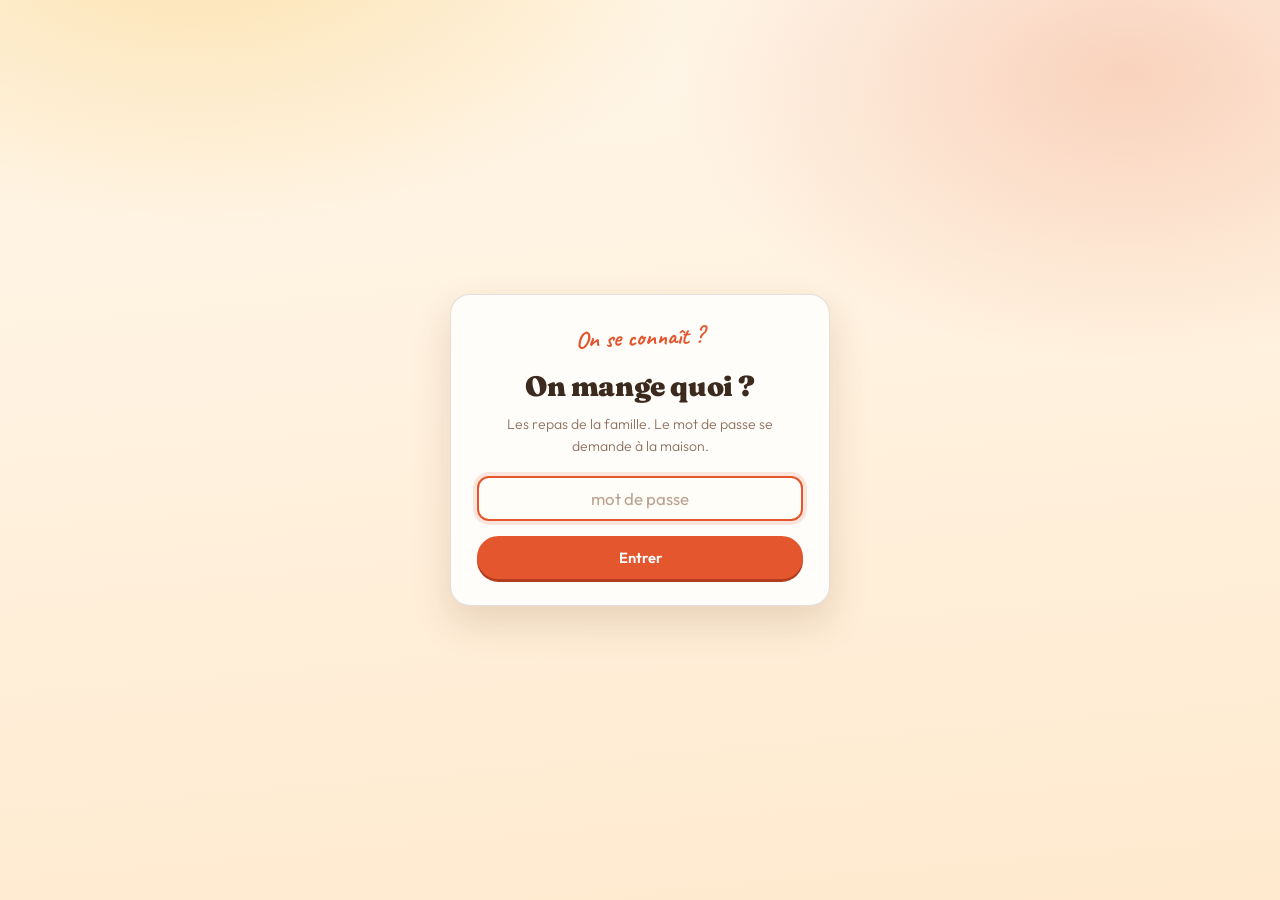
==== docs/index.html @ 28bdf8d7 "Publiable sur GitHub Pages, avec une porte d'entrée en ligne Le site vivait dans web/ avec data/ à c" ====
<!DOCTYPE html>
<html lang="fr">
<head>
<meta charset="utf-8" />
<meta name="viewport" content="width=device-width, initial-scale=1" />
<title>On mange quoi ?</title>
<meta name="description" content="On coche les repas de la semaine, ça sort la liste d'épicerie classée par rayon." />
<link rel="preconnect" href="https://fonts.googleapis.com">
<link rel="preconnect" href="https://fonts.gstatic.com" crossorigin>
<link href="https://fonts.googleapis.com/css2?family=Fraunces:opsz,wght@9..144,600;9..144,700;9..144,900&family=Outfit:wght@300;400;500;600;700&family=Caveat:wght@600;700&family=IBM+Plex+Mono:wght@400;500&display=swap" rel="stylesheet">
<link rel="stylesheet" href="theme.css" />
<link rel="stylesheet" href="app.css" />
<link rel="icon" href="data:image/svg+xml,<svg xmlns='http://www.w3.org/2000/svg' viewBox='0 0 100 100'><text y='.9em' font-size='90'>🍅</text></svg>" />
</head>
<body>
  <!-- Écriteau d'entrée, affiché seulement en ligne. Voir le commentaire dans
       app.js : ça décourage le passant, ça ne protège rien. -->
  <div class="porte" id="porte" hidden>
    <form class="porte-boite" id="formPorte" autocomplete="off">
      <p class="eyebrow">On se connaît&nbsp;?</p>
      <h2>On mange quoi&nbsp;?</h2>
      <p class="hint">Les repas de la famille. Le mot de passe se demande à la maison.</p>
      <input type="password" id="motDePasse" class="champ" placeholder="mot de passe"
             autocomplete="current-password" autofocus />
      <button type="submit" class="btn btn-primaire btn-bloc">Entrer</button>
      <p class="hint porte-rate" id="porteRate" hidden>Ce n'est pas ça. On réessaie&nbsp;?</p>
    </form>
  </div>

  <div class="bg-orb orb-a"></div>
  <div class="bg-orb orb-b"></div>

  <div class="site-banner">
    <div class="site-banner-inner">
      <div class="site-banner-text">
        <h2>On mange quoi&nbsp;?</h2>
        <p>Les repas de la famille &middot; menu de la semaine et liste d'épicerie</p>
      </div>
      <a href="https://eartigau.github.io/" class="home-link">&larr; Home</a>
    </div>
  </div>

  <header class="hero">
    <p class="eyebrow">La cuisine de la famille</p>
    <h1>On mange <span class="surligne">quoi</span>&nbsp;?</h1>
    <p class="subtitle">
      On coche les repas qu'on a envie de faire cette semaine, le site compile
      tous les ingrédients et sort une liste d'épicerie classée dans l'ordre
      des allées, prête à imprimer.
    </p>
    <nav class="tabs" id="onglets">
      <button type="button" class="tab is-active" data-vue="choisir">Choisir les repas</button>
      <button type="button" class="tab" data-vue="gerer">Gérer les recettes</button>
      <span class="mode-pill" id="modePill" title="">…</span>
    </nav>
  </header>

  <!-- ══════════════════════════════════ Vue : choisir les repas ══════════ -->
  <main class="layout" id="vue-choisir">

    <section class="card" id="carte-filtres">
      <h2>Filtres</h2>
      <input type="search" id="recherche" class="champ" placeholder="Chercher un plat ou un ingrédient…" autocomplete="off" />
      <div id="facettes"></div>
      <button type="button" class="btn btn-fantome btn-bloc" id="viderFiltres">Effacer les filtres</button>
      <p class="hint" id="compteFiltre"></p>
    </section>

    <section class="card span-2" id="carte-recettes">
      <div class="entete-carte">
        <h2>Les repas</h2>
        <div class="actions-entete">
          <button type="button" class="btn btn-fantome btn-mini" id="hasard">Au hasard&nbsp;: 5 repas</button>
          <button type="button" class="btn btn-fantome btn-mini" id="toutDecocher">Tout décocher</button>
        </div>
      </div>
      <div class="grille-recettes" id="grilleRecettes"></div>
      <p class="hint" id="messageVide" hidden>Aucun repas ne correspond à ces filtres.</p>
    </section>

    <section class="card span-3" id="carte-liste">
      <div class="entete-carte">
        <h2>La liste d'épicerie</h2>
        <div class="actions-entete">
          <label class="pastille" id="etiquetteEconome"
                 title="PDF tout en noir, sans bandeau ni couleurs : beaucoup moins d'encre à l'impression.">
            <input type="checkbox" id="pdfEconome" />
            🖨️&nbsp;Économiser l'encre
          </label>
          <button type="button" class="btn btn-fantome btn-mini" id="toutRemettre" hidden>Tout remettre</button>
          <button type="button" class="btn btn-primaire" id="btnPdf">Télécharger le PDF</button>
          <button type="button" class="btn btn-fantome btn-mini" id="btnImprimer">Imprimer</button>
          <button type="button" class="btn btn-fantome btn-mini" id="btnCopier">Copier le texte</button>
        </div>
      </div>

      <div id="menuChoisi"></div>
      <div class="colonnes-rayons" id="listeRayons"></div>
      <p class="hint" id="listeVide">Rien de coché pour l'instant. Choisissez des repas ci-dessus et la liste se compile toute seule.</p>
    </section>
  </main>

  <!-- ══════════════════════════════════ Vue : gérer ══════════════════════ -->
  <main class="layout" id="vue-gerer" hidden>

    <section class="card span-2" id="carte-edition">
      <div class="entete-carte">
        <h2>Recettes</h2>
        <div class="actions-entete">
          <select id="choixRecette" class="champ champ-inline"></select>
          <button type="button" class="btn btn-fantome btn-mini" id="nouvelleRecette">+ Nouvelle</button>
        </div>
      </div>

      <form id="formRecette" autocomplete="off">
        <label class="etiquette" for="fNom">Nom du plat</label>
        <input type="text" id="fNom" class="champ" required />

        <label class="etiquette" for="fPortions">Portions</label>
        <input type="number" id="fPortions" class="champ champ-court" min="1" max="30" step="1" value="4" />

        <span class="etiquette">Tags</span>
        <div id="fTags" class="zone-tags"></div>

        <label class="etiquette" for="fIngredients">Ingrédients <span class="doux">(un par ligne)</span></label>
        <textarea id="fIngredients" class="champ zone-texte" rows="12" spellcheck="false"></textarea>
        <datalist id="listeIngredientsConnus"></datalist>
        <p class="hint" id="apercuNouveaux"></p>

        <label class="etiquette" for="fNote">Note <span class="doux">(optionnel)</span></label>
        <input type="text" id="fNote" class="champ" />

        <div class="barre-boutons">
          <button type="submit" class="btn btn-primaire">Enregistrer la recette</button>
          <button type="button" class="btn btn-danger btn-mini" id="supprimerRecette">Supprimer</button>
        </div>
      </form>
    </section>

    <section class="card" id="carte-ingredients">
      <h2>Rayon de chaque ingrédient</h2>
      <p class="hint" id="alerteNonClasses"></p>
      <input type="search" id="rechercheIngredient" class="champ" placeholder="Chercher un ingrédient…" autocomplete="off" />
      <div class="liste-ingredients" id="listeIngredients"></div>
    </section>

    <section class="card span-3" id="carte-sauvegarde">
      <h2>Enregistrer</h2>
      <p class="hint" id="explicationSauvegarde"></p>
      <div class="barre-boutons">
        <button type="button" class="btn btn-primaire" id="btnSauver">Enregistrer les fichiers</button>
        <button type="button" class="btn btn-fantome btn-mini" id="btnTelechargerRecettes">Télécharger recettes.yaml</button>
        <button type="button" class="btn btn-fantome btn-mini" id="btnTelechargerIngredients">Télécharger ingredients.yaml</button>
      </div>
      <p class="hint" id="etatSauvegarde"></p>
    </section>
  </main>

  <footer class="footer">
    <p>
      <span id="statsPied"></span><br />
      <a href="https://eartigau.github.io/" target="_blank" rel="noopener">More tools</a>
    </p>
  </footer>

  <div class="toast" id="toast" hidden></div>

  <script src="lib/js-yaml.min.js"></script>
  <script src="lib/jspdf.umd.min.js"></script>
  <script src="lib/polices.js"></script>
  <script src="app.js"></script>
</body>
</html>
---- docs/theme.css ----
/* ═══════════════════════════════════════════════════════════════════════
   On mange quoi ? Base festive.

   Ambiance : terrasse, apéro, nappe à carreaux, store rayé de bistrot.
   Fond crème, accents tomate / olive / soleil / raisin, titres en Fraunces,
   texte en Outfit, petites touches manuscrites en Caveat.
   ═══════════════════════════════════════════════════════════════════════ */

:root {
  /* Fonds */
  --creme:    #fff7ea;
  --creme2:   #ffeacf;
  --carte:    #fffdf9;

  /* Encres */
  --encre:    #3c2a1e;
  --doux:     #8d7261;

  /* Accents */
  --tomate:   #e4572e;
  --tomate-clair: #ff7a52;
  --olive:    #6f9a3f;
  --soleil:   #f4ac1a;
  --raisin:   #a3468c;
  --ciel:     #3d9bb5;

  --ligne:    rgba(60, 42, 30, 0.14);
  --ombre:    0 10px 26px rgba(120, 74, 40, 0.1);
  --ombre-forte: 0 16px 38px rgba(120, 74, 40, 0.18);

  --rond:     20px;
}

* { box-sizing: border-box; }

/* Une règle d'auteur comme « .layout { display: grid } » l'emporte sinon sur
   le display:none par défaut de l'attribut hidden, et la vue masquée reste
   visible. */
[hidden] { display: none !important; }

html { scroll-behavior: smooth; }

body {
  margin: 0;
  min-height: 100vh;
  font-family: "Outfit", "Avenir Next", system-ui, sans-serif;
  font-size: 16px;
  line-height: 1.55;
  color: var(--encre);
  background-color: var(--creme);
  background-image:
    radial-gradient(1100px 620px at 12% -8%, rgba(244, 172, 26, 0.22), transparent 62%),
    radial-gradient(900px 560px at 92% 4%, rgba(228, 87, 46, 0.16), transparent 60%),
    linear-gradient(175deg, var(--creme) 0%, var(--creme2) 100%);
  background-attachment: fixed;
  -webkit-font-smoothing: antialiased;
}

/* Deux taches floues qui bougent doucement : ça respire, ça fait vivant. */
.bg-orb {
  position: fixed;
  border-radius: 50%;
  filter: blur(80px);
  opacity: 0.45;
  pointer-events: none;
  z-index: 0;
}

.orb-a {
  width: 480px; height: 480px;
  top: -140px; left: -120px;
  background: var(--soleil);
  animation: flotte 17s ease-in-out infinite;
}

.orb-b {
  width: 540px; height: 540px;
  bottom: -200px; right: -160px;
  background: var(--olive);
  opacity: 0.3;
  animation: flotte 21s ease-in-out infinite reverse;
}

@keyframes flotte {
  0%, 100% { transform: translate(0, 0) scale(1); }
  50%      { transform: translate(38px, -26px) scale(1.09); }
}

/* ── Typographie ─────────────────────────────────────────────────────── */

h1, h2, h3 {
  font-family: "Fraunces", Georgia, serif;
  font-weight: 700;
  font-variation-settings: "SOFT" 40, "WONK" 1;
  letter-spacing: -0.015em;
  color: var(--encre);
}

h1 {
  margin: 6px 0 12px;
  font-size: clamp(2.4rem, 5.5vw, 4.2rem);
  font-weight: 900;
  line-height: 0.98;
}

h2 { margin: 0 0 10px; font-size: 1.22rem; }
h3 { margin: 0 0 8px; font-size: 1rem; }

a { color: var(--tomate); text-decoration: none; font-weight: 500; }
a:hover { text-decoration: underline wavy; text-underline-offset: 3px; }

code, .mono { font-family: "IBM Plex Mono", ui-monospace, monospace; }

/* ── Bannière : un store de bistrot, rayé, à festons ─────────────────── */

.site-banner {
  position: relative;
  z-index: 2;
  background: repeating-linear-gradient(
    100deg,
    var(--tomate) 0 46px,
    var(--tomate-clair) 46px 92px);
  box-shadow: 0 6px 22px rgba(180, 70, 35, 0.28);
}

/* Les festons qui pendent sous le store. */
.site-banner::after {
  content: "";
  position: absolute;
  left: 0; right: 0; bottom: -11px;
  height: 12px;
  background: inherit;
  -webkit-mask: radial-gradient(circle 11px at 11px 0, #000 98%, transparent 100%) 0 0 / 22px 12px repeat-x;
          mask: radial-gradient(circle 11px at 11px 0, #000 98%, transparent 100%) 0 0 / 22px 12px repeat-x;
}

.site-banner-inner {
  max-width: 1180px;
  margin: 0 auto;
  padding: 14px 20px;
  display: flex;
  align-items: center;
  gap: 16px;
}

.site-banner-text h2 {
  margin: 0;
  color: #fff;
  font-size: 1.3rem;
  font-weight: 900;
  text-shadow: 0 2px 6px rgba(120, 40, 15, 0.35);
}

.site-banner-text p {
  margin: 1px 0 0;
  color: rgba(255, 246, 235, 0.92);
  font-size: 0.85rem;
  font-weight: 300;
}

.home-link {
  margin-left: auto;
  flex: none;
  color: #fff;
  font-size: 0.85rem;
  font-weight: 600;
  background: rgba(255, 255, 255, 0.2);
  border: 1.5px solid rgba(255, 255, 255, 0.55);
  border-radius: 999px;
  padding: 6px 16px;
  transition: background 0.15s, transform 0.15s;
}

.home-link:hover {
  background: #fff;
  color: var(--tomate);
  text-decoration: none;
  transform: translateY(-1px);
}

/* ── Hero ────────────────────────────────────────────────────────────── */

.hero {
  position: relative;
  z-index: 1;
  max-width: 1180px;
  margin: 0 auto;
  padding: 40px 20px 18px;
}

.eyebrow {
  margin: 0;
  font-family: "Caveat", cursive;
  font-size: 1.5rem;
  font-weight: 700;
  color: var(--tomate);
  transform: rotate(-2deg);
  transform-origin: left center;
}

/* Le surlignage jaune tracé à la main derrière un bout du titre. */
.surligne {
  background: linear-gradient(transparent 58%, rgba(244, 172, 26, 0.55) 58%);
  padding: 0 4px;
  border-radius: 4px;
}

.subtitle {
  max-width: 62ch;
  margin: 0;
  color: var(--doux);
  font-size: 1.02rem;
  font-weight: 300;
}

/* ── Grille et cartes ────────────────────────────────────────────────── */

.layout {
  position: relative;
  z-index: 1;
  max-width: 1180px;
  margin: 0 auto;
  padding: 10px 20px 30px;
  display: grid;
  grid-template-columns: repeat(3, minmax(0, 1fr));
  gap: 16px;
  align-items: start;
}

.card {
  background: var(--carte);
  border: 1.5px solid var(--ligne);
  border-radius: var(--rond);
  padding: 20px;
  box-shadow: var(--ombre);
}

.span-2 { grid-column: span 2; }
.span-3 { grid-column: span 3; }

.hint {
  margin: 10px 0 0;
  color: var(--doux);
  font-size: 0.88rem;
  font-weight: 300;
}

/* ── Pied de page ────────────────────────────────────────────────────── */

.footer {
  position: relative;
  z-index: 1;
  max-width: 1180px;
  margin: 0 auto;
  padding: 8px 20px 34px;
  color: var(--doux);
  font-size: 0.84rem;
  text-align: center;
}

/* ── Adaptatif ───────────────────────────────────────────────────────── */

@media (max-width: 980px) {
  .layout { grid-template-columns: 1fr 1fr; }
  .span-2, .span-3 { grid-column: span 2; }
}

@media (max-width: 720px) {
  .layout { grid-template-columns: 1fr; }
  .span-2, .span-3 { grid-column: span 1; }
  .site-banner-text p { display: none; }
}

@media (prefers-reduced-motion: reduce) {
  *, *::before, *::after {
    animation-duration: 0.001ms !important;
    animation-iteration-count: 1 !important;
    transition-duration: 0.001ms !important;
  }
  html { scroll-behavior: auto; }
}
---- docs/app.css ----
/* ═══════════════════════════════════════════════════════════════════════
   On mange quoi ? Composants de l'application.
   La palette, les polices et les cartes viennent de theme.css.
   ═══════════════════════════════════════════════════════════════════════ */

/* ── Onglets ─────────────────────────────────────────────────────────── */

.tabs {
  display: flex;
  flex-wrap: wrap;
  align-items: center;
  gap: 9px;
  margin-top: 22px;
}

.tab {
  font-family: inherit;
  font-size: 0.95rem;
  font-weight: 600;
  color: var(--encre);
  background: #fff;
  border: 2px solid var(--ligne);
  border-radius: 999px;
  padding: 9px 22px;
  cursor: pointer;
  box-shadow: 0 3px 0 rgba(60, 42, 30, 0.1);
  transition: transform 0.12s, box-shadow 0.12s, background 0.15s, color 0.15s, border-color 0.15s;
}

.tab:hover { transform: translateY(-2px); box-shadow: 0 5px 0 rgba(60, 42, 30, 0.12); }
.tab:active { transform: translateY(1px); box-shadow: 0 1px 0 rgba(60, 42, 30, 0.12); }

.tab.is-active {
  color: #fff;
  background: var(--tomate);
  border-color: var(--tomate);
  box-shadow: 0 3px 0 #b23e1f;
}

.mode-pill {
  margin-left: auto;
  font-family: "IBM Plex Mono", monospace;
  font-size: 0.72rem;
  color: var(--doux);
  background: rgba(255, 255, 255, 0.7);
  border: 1.5px solid var(--ligne);
  border-radius: 999px;
  padding: 5px 13px;
  white-space: nowrap;
}

.mode-pill.mode-local { color: #4d7a24; border-color: rgba(111, 154, 63, 0.5); background: rgba(111, 154, 63, 0.12); }

/* ── Champs ──────────────────────────────────────────────────────────── */

.champ {
  width: 100%;
  font-family: inherit;
  font-size: 0.95rem;
  color: var(--encre);
  background: #fffdf7;
  border: 2px solid var(--ligne);
  border-radius: 12px;
  padding: 10px 14px;
  margin-bottom: 13px;
  transition: border-color 0.15s, box-shadow 0.15s;
}

.champ:focus {
  outline: none;
  border-color: var(--tomate);
  box-shadow: 0 0 0 4px rgba(228, 87, 46, 0.14);
}

.champ::placeholder { color: #b9a292; }

.champ-court { width: 110px; }

.champ-inline {
  width: auto;
  max-width: 250px;
  margin-bottom: 0;
  font-size: 0.85rem;
  padding: 7px 11px;
}

.zone-texte {
  font-family: "IBM Plex Mono", monospace;
  font-size: 0.86rem;
  line-height: 1.6;
  resize: vertical;
}

.etiquette {
  display: block;
  font-size: 0.76rem;
  text-transform: uppercase;
  letter-spacing: 0.08em;
  font-weight: 600;
  color: var(--doux);
  margin-bottom: 6px;
}

.doux { text-transform: none; letter-spacing: 0; font-weight: 300; }

/* ── Boutons ─────────────────────────────────────────────────────────── */

.btn {
  font-family: inherit;
  font-size: 0.92rem;
  font-weight: 600;
  color: var(--encre);
  background: #fff;
  border: 2px solid var(--ligne);
  border-radius: 999px;
  padding: 10px 22px;
  cursor: pointer;
  box-shadow: 0 3px 0 rgba(60, 42, 30, 0.1);
  transition: transform 0.12s, box-shadow 0.12s, background 0.15s, color 0.15s, border-color 0.15s;
}

.btn:hover { transform: translateY(-2px); box-shadow: 0 5px 0 rgba(60, 42, 30, 0.12); }
.btn:active { transform: translateY(1px); box-shadow: 0 1px 0 rgba(60, 42, 30, 0.12); }
.btn:disabled { opacity: 0.4; cursor: not-allowed; transform: none; box-shadow: none; }

.btn-primaire {
  color: #fff;
  background: var(--tomate);
  border-color: var(--tomate);
  box-shadow: 0 3px 0 #b23e1f;
}

.btn-primaire:hover:not(:disabled) { background: var(--tomate-clair); border-color: var(--tomate-clair); box-shadow: 0 5px 0 #b23e1f; }
.btn-primaire:active:not(:disabled) { box-shadow: 0 1px 0 #b23e1f; }

.btn-fantome { background: rgba(255, 255, 255, 0.75); }

.btn-danger { color: #b3341c; border-color: rgba(179, 52, 28, 0.3); }
.btn-danger:hover { background: #fff0ec; border-color: rgba(179, 52, 28, 0.6); }

.btn-mini { font-size: 0.83rem; padding: 8px 16px; }

.btn-bloc { width: 100%; margin-top: 8px; }

.barre-boutons { display: flex; flex-wrap: wrap; gap: 11px; margin-top: 18px; }

/* ── En-têtes de carte ───────────────────────────────────────────────── */

.entete-carte {
  display: flex;
  flex-wrap: wrap;
  align-items: center;
  justify-content: space-between;
  gap: 11px;
  margin-bottom: 15px;
}

.entete-carte h2 { margin: 0; }

.actions-entete { display: flex; flex-wrap: wrap; align-items: center; gap: 9px; }

/* ── Filtres ─────────────────────────────────────────────────────────── */

.facette { margin-bottom: 16px; }

.facette-titre {
  font-family: "Caveat", cursive;
  font-size: 1.28rem;
  font-weight: 700;
  color: var(--raisin);
  margin: 0 0 7px;
}

.pastilles { display: flex; flex-wrap: wrap; gap: 7px; }

.pastille {
  display: inline-flex;
  align-items: center;
  font-size: 0.83rem;
  font-weight: 500;
  color: var(--encre);
  background: #fff;
  border: 2px solid var(--ligne);
  border-radius: 999px;
  padding: 5px 13px;
  cursor: pointer;
  user-select: none;
  transition: transform 0.12s, background 0.15s, color 0.15s, border-color 0.15s;
}

.pastille input { display: none; }
.pastille:hover { transform: translateY(-1px) rotate(-1.5deg); border-color: var(--soleil); }

.pastille.is-on {
  color: #fff;
  background: var(--olive);
  border-color: var(--olive);
  font-weight: 600;
}

.pastille.is-vide { opacity: 0.35; }

/* ── Tuiles de recettes ──────────────────────────────────────────────── */

.grille-recettes {
  display: grid;
  grid-template-columns: repeat(auto-fill, minmax(185px, 1fr));
  gap: 9px;
}

.tuile {
  position: relative;
  display: block;
  border: 2px solid var(--ligne);
  border-radius: 14px;
  padding: 9px 12px 9px 36px;
  background: #fff;
  cursor: pointer;
  box-shadow: 0 3px 0 rgba(60, 42, 30, 0.07);
  transition: transform 0.14s cubic-bezier(0.34, 1.6, 0.64, 1), box-shadow 0.14s, border-color 0.15s, background 0.15s;
}

.tuile:hover {
  transform: translateY(-3px) rotate(-0.7deg);
  box-shadow: 0 8px 0 rgba(60, 42, 30, 0.09);
  border-color: var(--soleil);
}

.tuile input { position: absolute; opacity: 0; pointer-events: none; }

/* La case à cocher dessinée à la main. */
.tuile::before {
  content: "";
  position: absolute;
  left: 12px; top: 10px;
  width: 17px; height: 17px;
  border: 2px solid #d7c3b2;
  border-radius: 6px;
  background: #fffaf2;
  transition: background 0.15s, border-color 0.15s, transform 0.18s cubic-bezier(0.34, 1.8, 0.64, 1);
}

.tuile.is-on {
  border-color: var(--tomate);
  background: #fff3ee;
  box-shadow: 0 3px 0 rgba(228, 87, 46, 0.28);
  transform: rotate(-0.5deg);
}

.tuile.is-on:hover { transform: translateY(-3px) rotate(-1.2deg); }

.tuile.is-on::before {
  background: var(--tomate);
  border-color: var(--tomate);
  transform: scale(1.08);
}

.tuile.is-on::after {
  content: "";
  position: absolute;
  left: 18.3px; top: 13.3px;
  width: 4.5px; height: 9px;
  border: solid #fff;
  border-width: 0 2.5px 2.5px 0;
  transform: rotate(43deg);
}

.tuile-nom {
  display: block;
  font-family: "Fraunces", Georgia, serif;
  font-weight: 700;
  font-size: 0.95rem;
  line-height: 1.22;
}

/* ── Menu retenu ─────────────────────────────────────────────────────── */

.menu-choisi {
  display: flex;
  flex-wrap: wrap;
  gap: 8px;
  margin-bottom: 18px;
  padding-bottom: 16px;
  border-bottom: 2px dashed var(--ligne);
}

.jeton {
  display: inline-flex;
  align-items: center;
  gap: 8px;
  font-size: 0.87rem;
  font-weight: 500;
  color: #8f3416;
  background: #ffeee8;
  border: 2px solid rgba(228, 87, 46, 0.35);
  border-radius: 999px;
  padding: 5px 9px 5px 15px;
  animation: pop 0.22s cubic-bezier(0.34, 1.7, 0.64, 1);
}

@keyframes pop {
  from { transform: scale(0.82); opacity: 0; }
  to   { transform: scale(1); opacity: 1; }
}

.jeton button {
  font-family: inherit;
  font-size: 1rem;
  line-height: 1;
  color: #c8613f;
  background: none;
  border: 0;
  cursor: pointer;
  padding: 0 3px;
}

.jeton button:hover { color: #a3210b; transform: scale(1.25); }

/* ── Liste par rayon ─────────────────────────────────────────────────── */

.colonnes-rayons { column-count: 3; column-gap: 28px; }

.rayon {
  break-inside: avoid;
  margin: 0 0 20px;
  --teinte: var(--tomate);
}

.rayon-titre {
  display: flex;
  align-items: center;
  gap: 9px;
  margin: 0 0 10px;
  padding-bottom: 7px;
  border-bottom: 2px solid color-mix(in srgb, var(--teinte) 35%, transparent);
  font-family: "Fraunces", Georgia, serif;
  font-size: 1rem;
  font-weight: 700;
  color: var(--teinte);
}

.rayon-icone {
  display: inline-flex;
  align-items: center;
  justify-content: center;
  width: 28px; height: 28px;
  flex: none;
  font-size: 0.95rem;
  border-radius: 50%;
  background: color-mix(in srgb, var(--teinte) 16%, #fff);
  border: 1.5px solid color-mix(in srgb, var(--teinte) 30%, transparent);
}

.rayon-titre .compte {
  margin-left: auto;
  font-family: "IBM Plex Mono", monospace;
  font-size: 0.74rem;
  font-weight: 400;
  color: var(--doux);
}

.rayon ul { list-style: none; margin: 0; padding: 0; }

.rayon li { margin: 0 0 8px; }

/* Chaque article se coche : « on en a déjà », donc pas la peine de l'acheter.
   La case ressemble à celle qu'on cocherait au crayon sur un bout de papier,
   mais elle sert ici à retirer la ligne du PDF. */
.article {
  position: relative;
  display: block;
  padding-left: 22px;
  line-height: 1.35;
  cursor: pointer;
}

.article input { position: absolute; opacity: 0; pointer-events: none; }

/* Vert avec un crochet : c'est sur la liste. Rouge avec une croix : on en a
   déjà, donc pas la peine de l'acheter. */
.article::before {
  content: "✓";
  position: absolute;
  left: 0; top: 2.5px;
  width: 15px; height: 15px;
  display: flex;
  align-items: center;
  justify-content: center;
  font-size: 10px;
  font-weight: 700;
  line-height: 1;
  color: #fff;
  background: var(--olive);
  border-radius: 5px;
  transition: background 0.15s, transform 0.15s;
}

.article:hover::before { transform: scale(1.12); }

.article.est-deja::before { content: "✕"; background: #c8391c; }

.article.est-deja .ingredient-nom {
  text-decoration: line-through;
  text-decoration-thickness: 1.5px;
  color: var(--doux);
}

.article.est-deja .ingredient-source { opacity: 0.5; }

.ingredient-nom { font-size: 0.95rem; font-weight: 500; }

.ingredient-source {
  display: block;
  font-size: 0.74rem;
  color: var(--doux);
  font-weight: 300;
  font-style: italic;
}

/* ── Onglet gérer ────────────────────────────────────────────────────── */

.zone-tags { display: flex; flex-wrap: wrap; gap: 7px; margin-bottom: 15px; }

#apercuNouveaux:not(:empty) { margin-bottom: 15px; }

.liste-ingredients { max-height: 620px; overflow-y: auto; padding-right: 5px; }

.ligne-ingredient {
  display: flex;
  align-items: center;
  gap: 9px;
  padding: 6px 0;
  border-bottom: 1px solid rgba(60, 42, 30, 0.08);
}

.ligne-ingredient .nom {
  flex: 1;
  min-width: 0;
  font-size: 0.88rem;
  overflow: hidden;
  text-overflow: ellipsis;
  white-space: nowrap;
}

.ligne-ingredient select {
  font-family: inherit;
  font-size: 0.79rem;
  color: var(--encre);
  background: #fffdf7;
  border: 1.5px solid var(--ligne);
  border-radius: 9px;
  padding: 5px 8px;
  max-width: 172px;
}

.ligne-ingredient.non-classe .nom { color: #b3341c; font-weight: 600; }
.ligne-ingredient.non-classe select { border-color: rgba(228, 87, 46, 0.55); }

.alerte {
  color: #8f3416;
  background: #fff1e8;
  border: 2px solid rgba(228, 87, 46, 0.28);
  border-radius: 12px;
  padding: 10px 14px;
  font-size: 0.86rem;
  font-weight: 400;
}

/* ── Toast et confettis ──────────────────────────────────────────────── */

.toast {
  position: fixed;
  left: 50%;
  bottom: 30px;
  transform: translateX(-50%);
  z-index: 60;
  background: var(--encre);
  color: #fff7ea;
  border-radius: 999px;
  padding: 12px 26px;
  font-size: 0.9rem;
  font-weight: 500;
  box-shadow: var(--ombre-forte);
  animation: monte 0.25s cubic-bezier(0.34, 1.6, 0.64, 1);
}

@keyframes monte {
  from { transform: translate(-50%, 18px); opacity: 0; }
  to   { transform: translate(-50%, 0); opacity: 1; }
}

.toast.toast-erreur { background: #a3210b; }

.confetti {
  position: fixed;
  top: -12px;
  width: 9px;
  height: 14px;
  z-index: 80;
  pointer-events: none;
  border-radius: 2px;
  animation: tombe 1.7s cubic-bezier(0.3, 0.6, 0.5, 1) forwards;
}

@keyframes tombe {
  0%   { transform: translateY(0) rotate(0deg); opacity: 1; }
  100% { transform: translateY(105vh) rotate(720deg); opacity: 0; }
}

/* ── Adaptatif ───────────────────────────────────────────────────────── */

@media (max-width: 980px) { .colonnes-rayons { column-count: 2; } }

@media (max-width: 720px) {
  .colonnes-rayons { column-count: 1; }
  .mode-pill { margin-left: 0; }
  .champ-inline { max-width: 100%; }
}

/* ── Impression : que la liste, sur du blanc ─────────────────────────── */

@media print {
  .bg-orb, .site-banner, .tabs, .footer, .toast, .confetti,
  #carte-filtres, #carte-recettes, #vue-gerer,
  .actions-entete, .jeton button { display: none !important; }

  body { background: #fff !important; }
  .hero { padding: 0 0 10px; }
  .hero h1 { font-size: 2rem; }
  .eyebrow, .subtitle { display: none; }
  .layout { display: block; padding: 0; }
  .card { background: none; border: 0; padding: 0; box-shadow: none; }
  .colonnes-rayons { column-count: 2; column-gap: 22px; }
  .jeton { background: none; border-color: #ccc; color: #333; }
  .article.est-deja { display: none !important; }
}

/* ── Porte d'entrée (en ligne seulement) ─────────────────────────────── */

.porte {
  position: fixed;
  inset: 0;
  z-index: 200;
  display: flex;
  align-items: center;
  justify-content: center;
  padding: 24px;
  background-color: var(--creme);
  background-image:
    radial-gradient(900px 520px at 15% -10%, rgba(244, 172, 26, 0.3), transparent 62%),
    radial-gradient(760px 480px at 88% 8%, rgba(228, 87, 46, 0.22), transparent 60%),
    linear-gradient(175deg, var(--creme) 0%, var(--creme2) 100%);
}

.porte-boite {
  width: 100%;
  max-width: 380px;
  text-align: center;
  background: var(--carte);
  border: 1.5px solid var(--ligne);
  border-radius: var(--rond);
  padding: 30px 26px 26px;
  box-shadow: var(--ombre-forte);
}

.porte-boite .eyebrow { transform: rotate(-2deg); margin-bottom: 2px; }
.porte-boite h2 { font-size: 1.75rem; font-weight: 900; margin-bottom: 6px; }
.porte-boite .hint { margin: 0 0 18px; }
.porte-boite .champ { text-align: center; font-size: 1.05rem; }
.porte-boite .btn-bloc { margin-top: 2px; }

.porte-rate { color: #b3341c; font-weight: 500; }

/* Petit refus de tête quand le mot de passe ne passe pas. */
.porte-secoue .porte-boite { animation: secoue 0.42s cubic-bezier(0.36, 0.07, 0.19, 0.97); }

@keyframes secoue {
  10%, 90% { transform: translateX(-2px); }
  20%, 80% { transform: translateX(4px); }
  30%, 50%, 70% { transform: translateX(-8px); }
  40%, 60% { transform: translateX(8px); }
}
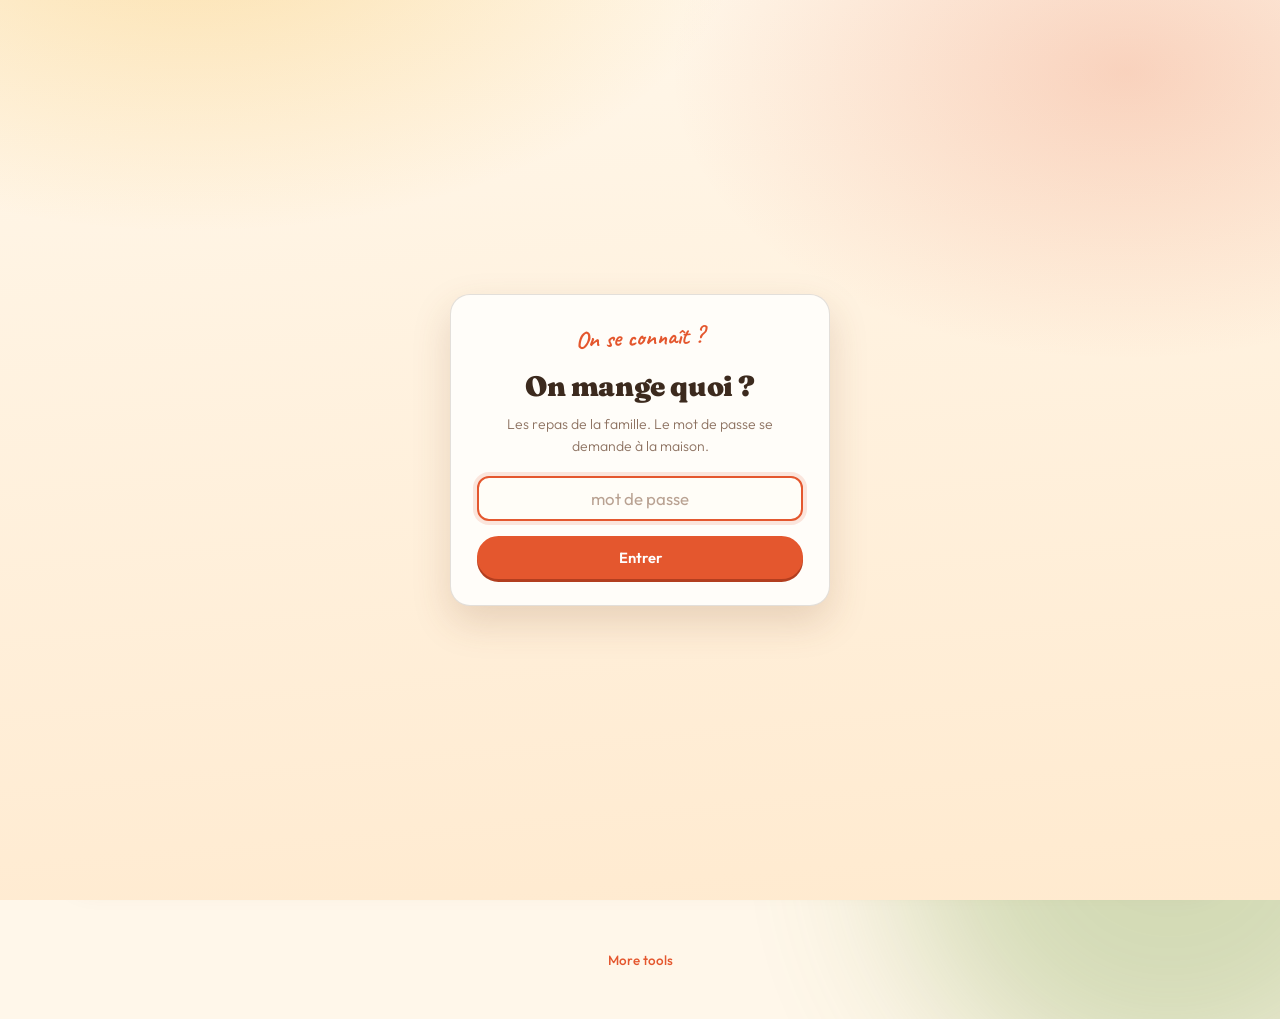
==== commit 4fba2bdb: "Quantités additionnées, articles hors recette, PDF agrandi Quantités : une ligne d'ingrédient peut p" ====
--- a/docs/index.html
+++ b/docs/index.html
@@ -51,6 +51,7 @@
     <nav class="tabs" id="onglets">
       <button type="button" class="tab is-active" data-vue="choisir">Choisir les repas</button>
       <button type="button" class="tab" data-vue="gerer">Gérer les recettes</button>
+      <button type="button" class="tab" data-vue="ingredients">Gérer les ingrédients</button>
       <span class="mode-pill" id="modePill" title="">…</span>
     </nav>
   </header>
@@ -76,6 +77,21 @@
       </div>
       <div class="grille-recettes" id="grilleRecettes"></div>
       <p class="hint" id="messageVide" hidden>Aucun repas ne correspond à ces filtres.</p>
+    </section>
+
+    <section class="card span-3" id="carte-extras">
+      <div class="entete-carte">
+        <h2>À ajouter quand même</h2>
+        <p class="hint">Ce qu'on achète sans que ce soit dans une recette : le savon, le café, le pain de la semaine.</p>
+      </div>
+      <form class="ligne-ajout" id="formExtra" autocomplete="off">
+        <input type="text" id="extraNom" class="champ" list="tousIngredients"
+               placeholder="Ingrédient ou autre article…" />
+        <input type="text" id="extraQte" class="champ champ-court" placeholder="quantité" />
+        <button type="submit" class="btn btn-primaire">Ajouter</button>
+      </form>
+      <datalist id="tousIngredients"></datalist>
+      <div class="menu-choisi" id="listeExtras" hidden></div>
     </section>
 
     <section class="card span-3" id="carte-liste">
@@ -137,13 +153,56 @@
       </form>
     </section>
 
-    <section class="card" id="carte-ingredients">
+    <section class="card" id="carte-aide">
+      <h2>Comment ça s'écrit</h2>
+      <p class="hint">
+        Un ingrédient par ligne. Le nom doit correspondre à une entrée de la
+        liste des rayons, sinon il tombe dans « À classer ».
+      </p>
+      <p class="hint">
+        La quantité se met entre parenthèses, à la fin, et elle est facultative :
+        <code>beurre (250 g)</code>, <code>oignon (2)</code>,
+        <code>lait (1 tasse)</code>, <code>ail (2 gousses)</code>. Le site
+        additionne les quantités d'un même ingrédient d'une recette à l'autre,
+        et convertit ce qui est convertible.
+      </p>
+      <p class="hint">
+        Une parenthèse qui ne commence pas par un chiffre fait partie du nom :
+        <code>pâte brisée (surgelée)</code> reste entier.
+      </p>
+    </section>
+  </main>
+
+  <!-- ══════════════════════════════ Vue : gérer les ingrédients ═════════ -->
+  <main class="layout" id="vue-ingredients" hidden>
+
+    <section class="card" id="carte-nouvel-ingredient">
+      <h2>Nouvel ingrédient</h2>
+      <p class="hint">
+        Pas seulement de la nourriture : tout ce qui se met dans le panier a sa
+        place ici, savon, papier, eau micellaire.
+      </p>
+      <form id="formIngredient" autocomplete="off">
+        <label class="etiquette" for="iNom">Nom</label>
+        <input type="text" id="iNom" class="champ" placeholder="eau micellaire" required />
+
+        <label class="etiquette" for="iRayon">Rayon</label>
+        <select id="iRayon" class="champ"></select>
+
+        <button type="submit" class="btn btn-primaire btn-bloc">Ajouter à la liste des rayons</button>
+      </form>
+    </section>
+
+    <section class="card span-2" id="carte-ingredients">
       <h2>Rayon de chaque ingrédient</h2>
       <p class="hint" id="alerteNonClasses"></p>
       <input type="search" id="rechercheIngredient" class="champ" placeholder="Chercher un ingrédient…" autocomplete="off" />
       <div class="liste-ingredients" id="listeIngredients"></div>
     </section>
-
+  </main>
+
+  <!-- Carte d'enregistrement, commune aux deux onglets de gestion. -->
+  <main class="layout" id="vue-sauvegarde" hidden>
     <section class="card span-3" id="carte-sauvegarde">
       <h2>Enregistrer</h2>
       <p class="hint" id="explicationSauvegarde"></p>
--- a/docs/app.css
+++ b/docs/app.css
@@ -580,3 +580,52 @@
   30%, 50%, 70% { transform: translateX(-8px); }
   40%, 60% { transform: translateX(8px); }
 }
+
+/* La quantité totale, glissée entre le nom et la provenance. */
+.ingredient-quantite {
+  margin-left: 6px;
+  font-size: 0.85rem;
+  font-weight: 700;
+  color: var(--teinte, var(--encre));
+  white-space: nowrap;
+}
+
+.article.est-deja .ingredient-quantite { opacity: 0.5; text-decoration: line-through; }
+
+/* ── Ligne d'ajout d'un article hors recette ─────────────────────────── */
+
+.ligne-ajout {
+  display: flex;
+  flex-wrap: wrap;
+  align-items: flex-start;
+  gap: 10px;
+}
+
+.ligne-ajout .champ { margin-bottom: 0; }
+.ligne-ajout #extraNom { flex: 1; min-width: 220px; }
+.ligne-ajout #extraQte { width: 130px; }
+
+#carte-extras .entete-carte { align-items: baseline; }
+#carte-extras .entete-carte .hint { margin: 0; flex: 1; min-width: 240px; }
+#carte-extras .menu-choisi { margin: 16px 0 0; padding-bottom: 0; border-bottom: 0; }
+
+/* Un article ajouté à la main se distingue des recettes cochées. */
+#listeExtras .jeton {
+  color: #4d7a24;
+  background: rgba(111, 154, 63, 0.12);
+  border-color: rgba(111, 154, 63, 0.4);
+}
+
+#listeExtras .jeton button { color: #6f9a3f; }
+
+#carte-aide code {
+  font-size: 0.82rem;
+  background: #fdf3e6;
+  border: 1px solid rgba(60, 42, 30, 0.1);
+  border-radius: 5px;
+  padding: 1px 5px;
+}
+
+@media print {
+  #carte-extras { display: none !important; }
+}
